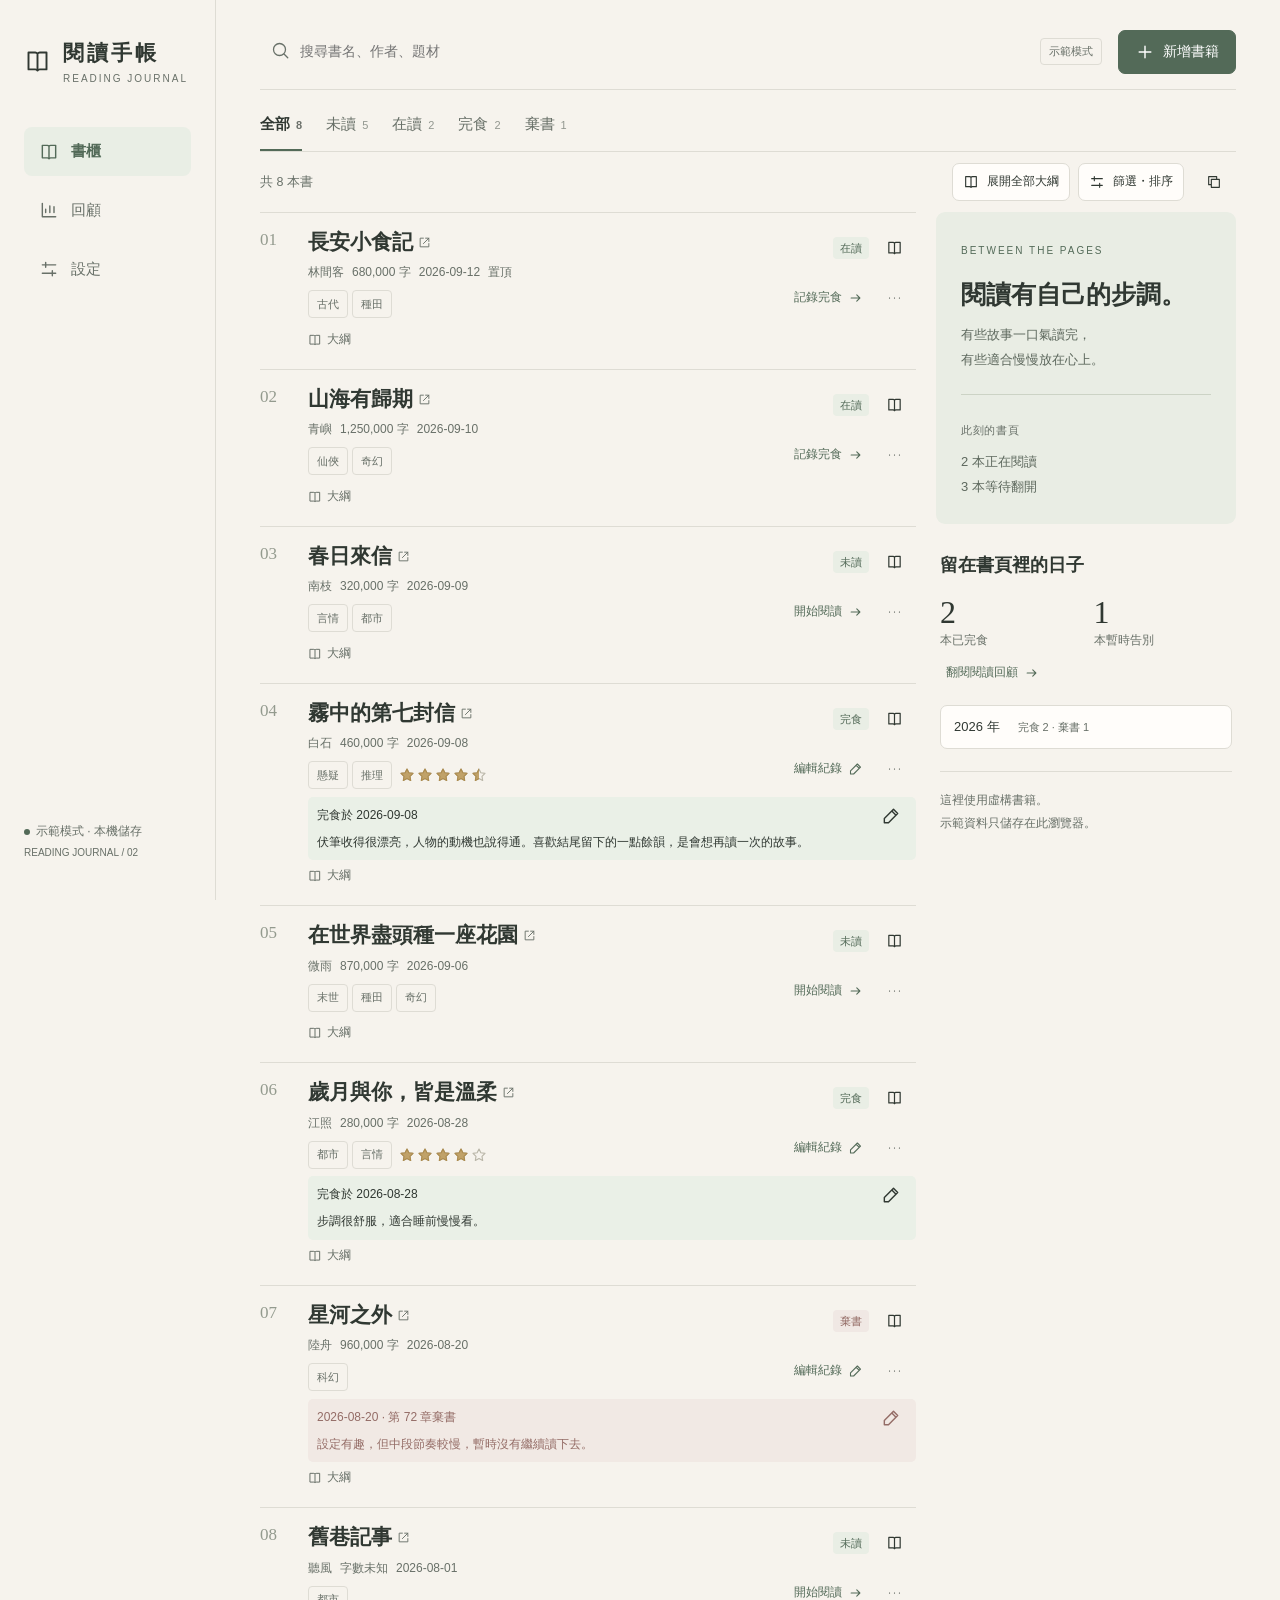
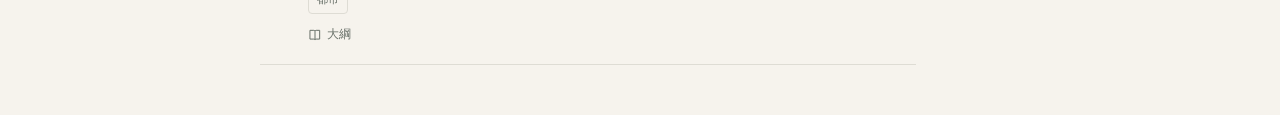
==== preview-mobile/index.html @ 0c1a25d3 "Open preview book searches in Android browser" ====
<!doctype html>
<html lang="zh-Hant">
  <head>
    <meta charset="utf-8" />
    <meta name="viewport" content="width=device-width,initial-scale=1" />
    <meta name="theme-color" content="#f6f3ed" />
    <meta name="apple-mobile-web-app-capable" content="yes" />
    <meta name="apple-mobile-web-app-title" content="閱讀手帳" />
    <link rel="apple-touch-icon" href="./icon.png" />
    <link rel="icon" href="./icon.png" />
    <link rel="manifest" href="./manifest.webmanifest" />
    <link rel="stylesheet" href="./src/styles.css?v=20260915-toolbar" />
    <title>閱讀手帳</title>
  </head>
  <body>
    <div id="app"></div>
    <div id="layer"></div>
    <div id="toast" role="status" aria-live="polite"></div>
    <noscript>請啟用 JavaScript 以使用閱讀手帳。</noscript>
    <script type="module" src="./src/app.js?v=20261006-external-browser"></script>
  </body>
</html>
---- preview-mobile/src/styles.css ----
:root {
  --paper: #f6f3ed;
  --surface: #fffdfa;
  --ink: #303832;
  --muted: #687068;
  --green: #536a58;
  --line: #dedcd4;
  --soft: #e9eee5;
  --rose: #946c66;
}
* {
  box-sizing: border-box;
}
body {
  margin: 0;
  background: var(--paper);
  color: var(--ink);
  font-family: "Noto Sans TC", "Microsoft JhengHei", sans-serif;
  font-size: 15px;
  line-height: 1.65;
}
button,
input,
textarea,
select {
  font: inherit;
  color: inherit;
}
button {
  cursor: pointer;
}
button,
a,
input,
select,
textarea {
  -webkit-tap-highlight-color: transparent;
}
button:focus-visible,
a:focus-visible {
  outline: 2px solid var(--green);
  outline-offset: 4px;
}
button {
  border: 0;
  background: none;
  min-height: 44px;
}
input,
textarea,
select {
  background: var(--surface);
  border: 1px solid var(--line);
  border-radius: 8px;
  padding: 11px 12px;
  width: 100%;
  min-width: 0;
}
input:focus,
textarea:focus,
select:focus {
  outline: 2px solid #a3b19e;
  outline-offset: 1px;
}
textarea {
  resize: vertical;
  min-height: 110px;
}
a {
  color: var(--green);
}
h1,
h2,
h3,
p {
  margin: 0;
}
h1,
h2,
h3,
.serif {
  font-family: "Noto Serif TC", "PMingLiU", serif;
}
h1 {
  font-size: 34px;
  letter-spacing: 0.07em;
  font-weight: 600;
}
h2 {
  font-size: 26px;
  line-height: 1.45;
}
h3 {
  font-size: 20px;
  line-height: 1.55;
}
svg {
  width: 20px;
  height: 20px;
  stroke: currentColor;
  stroke-width: 1.7;
  fill: none;
  stroke-linecap: round;
  stroke-linejoin: round;
  flex-shrink: 0;
}
.shell {
  max-width: 1600px;
  margin: auto;
  display: grid;
  grid-template-columns: 216px minmax(0, 1fr);
  min-height: 100vh;
}
.sidebar {
  border-right: 1px solid var(--line);
  padding: 36px 24px;
  position: sticky;
  top: 0;
  height: 100vh;
  display: flex;
  flex-direction: column;
  gap: 40px;
}
.brand {
  display: flex;
  gap: 12px;
  align-items: center;
}
.brand svg {
  width: 27px;
  height: 27px;
}
.brand strong {
  font-family: "PMingLiU", serif;
  font-size: 21px;
  letter-spacing: 3px;
}
.eyebrow {
  font-size: 10px;
  letter-spacing: 0.2em;
  color: var(--muted);
}
.nav {
  display: grid;
  gap: 10px;
}
.nav button {
  display: flex;
  align-items: center;
  gap: 12px;
  text-align: left;
  padding: 12px 15px;
  border-radius: 8px;
  color: var(--muted);
}
.nav button.active {
  background: var(--soft);
  color: var(--green);
  font-weight: 700;
}
.sidebar-foot {
  margin-top: auto;
  font-size: 12px;
  color: var(--muted);
  line-height: 1.8;
}
.dot {
  display: inline-block;
  width: 6px;
  height: 6px;
  border-radius: 50%;
  background: var(--green);
  margin-right: 6px;
}
.main {
  padding: 28px 44px 50px;
  min-width: 0;
}
.topbar {
  display: flex;
  align-items: center;
  gap: 16px;
  padding-bottom: 25px;
  border-bottom: 1px solid var(--line);
}
.mobile-brand {
  display: none;
}
.search {
  position: relative;
  max-width: 420px;
  flex: 1;
}
.search > svg {
  position: absolute;
  left: 12px;
  top: 13px;
  color: var(--muted);
  width: 18px;
}
.search input {
  padding-left: 39px;
  background: transparent;
  border-color: transparent;
  font-size: 14px;
}
.search input:focus {
  background: var(--surface);
}
.preview {
  font-size: 11px;
  color: var(--muted);
  border: 1px solid var(--line);
  border-radius: 4px;
  padding: 3px 8px;
  margin-left: auto;
  white-space: nowrap;
}
.btn {
  display: inline-flex;
  justify-content: center;
  align-items: center;
  gap: 8px;
  padding: 9px 16px;
  border-radius: 7px;
  border: 1px solid var(--line);
  background: var(--surface);
  text-decoration: none;
  min-height: 44px;
  font-size: 14px;
}
.primary {
  background: var(--green);
  color: white;
  border-color: var(--green);
}
.subtle {
  color: var(--muted);
}
.icon {
  width: 44px;
  padding: 10px;
  display: inline-flex;
  align-items: center;
  justify-content: center;
  flex-shrink: 0;
  border-radius: 7px;
}
.icon:hover,
.btn:hover {
  filter: brightness(0.96);
}
.intro {
  display: flex;
  justify-content: space-between;
  align-items: end;
  margin: 30px 0 25px;
}
.intro p {
  color: var(--muted);
  font-size: 13px;
  margin-top: 6px;
}
.edition {
  font-size: 12px;
  color: var(--muted);
  text-align: right;
  line-height: 1.8;
}
.tabs {
  display: flex;
  gap: 24px;
  border-bottom: 1px solid var(--line);
  overflow: auto;
  white-space: nowrap;
}
.tabs button {
  padding: 12px 0;
  color: var(--muted);
  border-bottom: 2px solid transparent;
}
.tabs button.active {
  color: var(--ink);
  border-color: var(--green);
  font-weight: 700;
}
.count {
  font-size: 11px;
  margin-left: 6px;
  opacity: 0.7;
}
.toolbar {
  display: flex;
  align-items: center;
  gap: 8px;
  padding: 16px 0;
}
.toolbar small {
  color: var(--muted);
  margin-right: auto;
}
.toolbar .btn {
  min-height: 38px;
  padding: 5px 10px;
  font-size: 12px;
}
.toolbar svg {
  width: 16px;
}
.chips {
  display: flex;
  gap: 7px;
  flex-wrap: wrap;
  margin-bottom: 12px;
}
.chip {
  font-size: 12px;
  border-radius: 5px;
  background: var(--soft);
  padding: 3px 9px;
  color: var(--green);
  display: inline-flex;
  align-items: center;
  gap: 6px;
  min-height: 32px;
}
.chip svg {
  width: 12px;
  height: 12px;
}
.workspace {
  display: grid;
  grid-template-columns: minmax(0, 1fr) 300px;
  gap: 28px;
}
.books {
  border-top: 1px solid var(--line);
}
.book {
  display: grid;
  grid-template-columns: 36px minmax(0, 1fr) auto;
  gap: 16px;
  align-items: start;
  padding: 23px 0;
  border-bottom: 1px solid var(--line);
}
.book-index {
  font:
    normal 17px Georgia,
    serif;
  color: #939a8e;
  padding-top: 4px;
}
.book-title {
  text-align: left;
  padding: 0;
  min-height: 0;
  display: block;
  font-family: "PMingLiU", serif;
  font-size: 21px;
  font-weight: 600;
  line-height: 1.55;
}
.book-title {
  color: var(--ink);
  text-decoration: none;
  overflow-wrap: anywhere;
}
.book-title svg {
  width: 13px;
  height: 13px;
  color: var(--muted);
  vertical-align: baseline;
}
.book-title:hover {
  color: var(--green);
}
.meta {
  font-size: 12px;
  color: var(--muted);
  display: flex;
  flex-wrap: wrap;
  gap: 6px 12px;
  margin: 7px 0 9px;
}
.meta-link {
  min-height: 28px;
  padding: 0;
  color: var(--muted);
  font-size: inherit;
}
.tags button.tag {
  min-height: 28px;
}
.meta-link:hover,
.tags button.tag:hover {
  color: var(--green);
  background: var(--soft);
}
.tags {
  display: flex;
  gap: 6px;
  flex-wrap: wrap;
}
.tag {
  font-size: 11px;
  color: var(--muted);
  border: 1px solid var(--line);
  border-radius: 4px;
  padding: 0 7px;
  line-height: 1.9;
}
.status {
  font-size: 11px;
  display: inline-flex;
  align-items: center;
  gap: 5px;
  color: var(--green);
  background: var(--soft);
  padding: 2px 7px;
  border-radius: 4px;
}
.status.dropped {
  color: var(--rose);
  background: #f0e8e4;
}
.book-side {
  display: flex;
  align-items: end;
  flex-direction: column;
  gap: 13px;
}
.book-action {
  display: flex;
  align-items: center;
  gap: 6px;
  font-size: 12px;
  color: var(--green);
  min-height: 44px;
}
.book-action svg {
  width: 15px;
}
.rating {
  font-size: 12px;
  color: #8a7150;
}
.rail {
  padding-top: 0;
}
.note {
  background: #e9ede4;
  padding: 25px;
  border-radius: 9px;
}
.note .eyebrow {
  color: var(--green);
}
.note h2 {
  font-size: 25px;
  margin: 15px 0 10px;
}
.note p {
  font-size: 13px;
  color: #5d685d;
  line-height: 1.9;
}
.note hr {
  border: 0;
  border-top: 1px solid #ccd3c5;
  margin: 22px 0;
}
.small-label {
  font-size: 11px;
  letter-spacing: 0.06em;
  color: var(--muted);
}
.rail-section {
  margin-top: 28px;
  padding: 0 4px;
}
.rail-section h3 {
  font-size: 18px;
  margin-bottom: 14px;
}
.mini-stats {
  display: grid;
  grid-template-columns: 1fr 1fr;
  gap: 15px;
}
.mini-stats strong {
  font:
    32px Georgia,
    serif;
}
.mini-stats span {
  display: block;
  font-size: 12px;
  color: var(--muted);
}
.rail-note {
  font-size: 12px;
  color: var(--muted);
  line-height: 1.9;
  border-top: 1px solid var(--line);
  padding-top: 17px;
  margin-top: 22px;
}
.bottom-nav {
  display: none;
}
.overlay {
  position: fixed;
  inset: 0;
  background: #27342b50;
  z-index: 10;
  display: flex;
  justify-content: flex-end;
  backdrop-filter: blur(2px);
}
.panel {
  background: var(--surface);
  width: min(520px, 100%);
  height: 100dvh;
  overflow: auto;
  box-shadow: -12px 0 70px #17261a14;
  padding: 0 30px 28px;
  overscroll-behavior: contain;
}
.panel-head {
  position: sticky;
  top: 0;
  background: var(--surface);
  z-index: 2;
  display: flex;
  align-items: center;
  justify-content: space-between;
  padding: 17px 0;
  border-bottom: 1px solid var(--line);
  margin-bottom: 28px;
}
.panel-head span {
  font-size: 13px;
  letter-spacing: 0.08em;
}
.detail-title {
  font-size: 30px;
  line-height: 1.55;
  margin: 14px 0 4px;
}
.detail-author {
  font-size: 14px;
  color: var(--muted);
  margin-bottom: 18px;
}
.detail-actions {
  display: flex;
  gap: 8px;
  margin: 24px 0;
}
.detail-grid {
  display: grid;
  grid-template-columns: 1fr 1fr;
  border-block: 1px solid var(--line);
  padding: 20px 0;
  margin: 25px 0;
  gap: 20px;
}
.detail-grid p {
  font-size: 14px;
  margin-top: 4px;
}
.section-title {
  font-family: inherit;
  font-size: 14px;
  font-weight: 700;
  margin-bottom: 12px;
}
.prose {
  font-size: 15px;
  line-height: 1.95;
  white-space: pre-wrap;
  overflow-wrap: anywhere;
}
.detail-section {
  margin: 26px 0;
}
.review {
  background: var(--paper);
  border-left: 2px solid #a2ad98;
  padding: 18px;
  margin-top: 12px;
}
.field {
  display: block;
  margin: 17px 0;
}
.field > span {
  display: block;
  font-size: 13px;
  margin-bottom: 7px;
}
.field small {
  font-size: 11px;
  color: var(--muted);
}
.form-grid {
  display: grid;
  grid-template-columns: 1fr 1fr;
  gap: 12px;
}
.form-grid .field {
  margin: 8px 0;
}
.form-footer {
  position: sticky;
  bottom: -28px;
  background: var(--surface);
  padding: 16px 0;
  border-top: 1px solid var(--line);
  display: flex;
  gap: 8px;
  margin-top: 26px;
  z-index: 2;
}
.form-footer .primary {
  flex: 1;
}
details {
  border-top: 1px solid var(--line);
  margin-top: 22px;
  padding-top: 15px;
}
summary {
  cursor: pointer;
  font-size: 14px;
  min-height: 44px;
}
.hint {
  font-size: 12px;
  color: var(--muted);
  line-height: 1.8;
}
.empty {
  padding: 65px 15px;
  text-align: center;
  color: var(--muted);
}
.empty h2 {
  font-size: 24px;
  color: var(--ink);
  margin: 12px 0;
}
.empty p {
  font-size: 13px;
  margin-bottom: 20px;
}
.toast {
  position: fixed;
  bottom: 25px;
  left: 50%;
  transform: translateX(-50%);
  background: var(--ink);
  color: white;
  padding: 12px 20px;
  border-radius: 8px;
  z-index: 50;
  font-size: 13px;
  max-width: 90%;
  box-shadow: 0 5px 25px #0002;
}
.review-stats {
  display: grid;
  grid-template-columns: repeat(3, 1fr);
  gap: 15px;
  margin: 25px 0;
}
.stat {
  border: 1px solid var(--line);
  border-radius: 8px;
  padding: 22px;
  background: var(--surface);
}
.stat strong {
  font:
    34px Georgia,
    serif;
  display: block;
  margin-top: 7px;
}
.settings-card {
  max-width: 640px;
  background: var(--surface);
  border: 1px solid var(--line);
  border-radius: 8px;
  padding: 25px;
  margin: 25px 0;
}
.settings-card p {
  font-size: 14px;
  color: var(--muted);
  margin: 10px 0 20px;
}
.menu-item {
  display: flex;
  gap: 12px;
  align-items: center;
  width: 100%;
  border-bottom: 1px solid var(--line);
  padding: 14px 5px;
  text-align: left;
}
.danger {
  color: var(--rose);
}
.filter-options {
  display: flex;
  flex-wrap: wrap;
  gap: 8px;
}
.filter-options button {
  border: 1px solid var(--line);
  padding: 7px 12px;
  border-radius: 6px;
}
.filter-options button.active {
  background: var(--soft);
  border-color: var(--green);
  color: var(--green);
}
.timeline-heading {
  font-size: 13px;
  margin: 28px 0 0;
  color: var(--muted);
}
@media (min-width: 1450px) {
  .main {
    padding-inline: 56px;
  }
  .workspace {
    grid-template-columns: minmax(0, 1fr) 320px;
    gap: 44px;
  }
}
@media (max-width: 1100px) {
  .shell {
    grid-template-columns: 176px minmax(0, 1fr);
  }
  .sidebar {
    padding: 28px 16px;
  }
  .main {
    padding: 22px 28px;
  }
  .workspace {
    grid-template-columns: 1fr;
  }
  .rail {
    display: none;
  }
  .brand strong {
    font-size: 18px;
  }
  .brand {
    gap: 8px;
  }
  .tabs {
    gap: 22px;
  }
}
@media (max-width: 650px) {
  body {
    font-size: 16px;
  }
  .shell {
    display: block;
  }
  .sidebar {
    display: none;
  }
  .main {
    padding: 0 20px 96px;
  }
  .topbar {
    padding: 12px 0;
    gap: 5px;
    position: sticky;
    top: 0;
    background: var(--paper);
    z-index: 3;
  }
  .mobile-brand {
    display: block;
    font-family: "PMingLiU", serif;
    font-size: 18px;
    font-weight: 700;
    white-space: nowrap;
    letter-spacing: 1px;
  }
  .topbar > .preview {
    display: none;
  }
  .search input {
    font-size: 13px;
    padding-right: 3px;
  }
  .search {
    max-width: none;
  }
  .topbar .add-label {
    display: none;
  }
  .topbar .btn {
    width: 40px;
    min-height: 44px;
    padding: 9px;
    flex-shrink: 0;
  }
  .intro {
    margin: 23px 0 19px;
  }
  .intro h1 {
    font-size: 29px;
  }
  .intro p {
    font-size: 12px;
    max-width: 220px;
  }
  .edition {
    font-size: 10px;
  }
  .tabs {
    justify-content: space-between;
    gap: 10px;
  }
  .tabs button {
    font-size: 13px;
    padding: 10px 0;
    min-height: 44px;
  }
  .count {
    font-size: 10px;
    margin-left: 4px;
  }
  .toolbar {
    padding: 12px 0;
  }
  .toolbar .btn {
    min-height: 44px;
  }
  .book {
    grid-template-columns: 23px minmax(0, 1fr) auto;
    gap: 9px;
    padding: 19px 0;
  }
  .book-index {
    font-size: 14px;
    padding-top: 5px;
  }
  .book-title {
    font-size: 19px;
  }
  .meta {
    font-size: 11px;
    gap: 3px 9px;
  }
  .book-side {
    gap: 12px;
  }
  .book-action {
    font-size: 11px;
    padding: 0;
  }
  .book-action svg {
    width: 13px;
  }
  .status {
    font-size: 10px;
    padding: 2px 5px;
  }
  .tag {
    font-size: 10px;
  }
  .bottom-nav {
    display: flex;
    position: fixed;
    bottom: 0;
    left: 0;
    right: 0;
    background: var(--surface);
    border-top: 1px solid var(--line);
    padding: 7px 20px calc(7px + env(safe-area-inset-bottom));
    z-index: 5;
    justify-content: space-around;
  }
  .bottom-nav button {
    display: flex;
    flex-direction: column;
    align-items: center;
    gap: 3px;
    width: 80px;
    color: var(--muted);
    font-size: 10px;
  }
  .bottom-nav button.active {
    color: var(--green);
    font-weight: 700;
  }
  .bottom-nav button.active svg {
    background: var(--soft);
    box-sizing: content-box;
    padding: 3px 17px;
    margin: -3px -17px;
    border-radius: 20px;
  }
  .panel {
    padding: 0 22px 28px;
  }
  .panel-head {
    padding: 12px 0;
    margin-bottom: 22px;
  }
  .detail-title {
    font-size: 28px;
  }
  .overlay.sheet {
    align-items: flex-end;
  }
  .sheet .panel {
    height: auto;
    max-height: 90dvh;
    border-radius: 16px 16px 0 0;
  }
  .review-stats {
    gap: 8px;
  }
  .stat {
    padding: 15px 10px;
  }
  .stat strong {
    font-size: 29px;
  }
  .small-label {
    font-size: 10px;
  }
  .toast {
    bottom: 85px;
    width: max-content;
    text-align: center;
  }
  .form-footer {
    padding-bottom: calc(16px + env(safe-area-inset-bottom));
  }
}
@media (prefers-reduced-motion: no-preference) {
  .panel {
    animation: enter 0.18s ease-out;
  }
  @keyframes enter {
    from {
      transform: translateX(20px);
      opacity: 0.6;
    }
    to {
      transform: none;
      opacity: 1;
    }
  }
}

/* Shared controls and accessible reading interactions */
.book-title {
  color: var(--ink);
  text-decoration: none;
  overflow-wrap: anywhere;
}
.book-title svg {
  height: 13px;
  width: 13px;
  vertical-align: baseline;
  color: var(--muted);
}
.book-body {
  min-width: 0;
}
.book-badges,
.row-actions {
  display: flex;
  align-items: center;
  gap: 3px;
}
.row-actions {
  flex-wrap: wrap;
  justify-content: flex-end;
}
.book-side {
  gap: 6px;
}
.book .icon {
  height: 44px;
  width: 44px;
  min-height: 44px;
}
.book-side .icon svg {
  width: 17px;
}
.meta {
  align-items: center;
  margin: 3px 0 7px;
}
.meta-link {
  padding: 0;
  min-height: 32px;
  font-size: inherit;
  color: var(--muted);
  text-align: left;
}
.tags button.tag {
  min-height: 32px;
  padding-inline: 8px;
}
.tags button:hover,
.meta-link:hover {
  color: var(--green);
  background: var(--soft);
}
.book-links {
  display: flex;
  align-items: start;
  gap: 6px;
  margin: 9px 0;
  font-size: 12px;
  white-space: pre-wrap;
  overflow-wrap: anywhere;
}
.book-links svg {
  width: 14px;
  height: 14px;
  margin-top: 3px;
}
.record-summary {
  display: flex;
  flex-wrap: wrap;
  align-items: center;
  gap: 0 8px;
  background: #eaf0e7;
  padding: 5px 10px;
  margin: 10px 0 0;
  font-size: 12px;
  border-radius: 5px;
}
.record-summary .icon {
  margin-left: auto;
  height: 32px;
  min-height: 32px;
  width: 32px;
  padding: 7px;
}
.record-summary p {
  width: 100%;
  white-space: pre-wrap;
  overflow-wrap: anywhere;
  line-height: 1.9;
  margin: 0 0 8px;
}
.record-summary.dropped {
  background: #f1e9e4;
  color: var(--rose);
}
.synopsis-toggle {
  display: flex;
  align-items: center;
  gap: 5px;
  padding: 3px 0;
  font-size: 12px;
  color: var(--muted);
  min-height: 36px;
}
.synopsis-toggle svg {
  width: 14px;
}
.synopsis-text {
  max-height: 240px;
  overflow: auto;
  font-size: 14px;
  padding: 12px;
  background: var(--surface);
  border-left: 2px solid var(--line);
}
.year-cards {
  display: flex;
  flex-wrap: wrap;
  gap: 8px;
  margin: 18px 0;
}
.year-card {
  display: flex;
  gap: 18px;
  align-items: center;
  padding: 10px 13px;
  border: 1px solid var(--line);
  border-radius: 7px;
  background: var(--surface);
  font-size: 13px;
}
.year-card span + span {
  font-size: 11px;
  color: var(--muted);
}
.year-card.active {
  border-color: var(--green);
  background: var(--soft);
}
.rail .year-cards {
  display: grid;
}
.section-heading {
  display: flex;
  align-items: center;
  justify-content: space-between;
}
.section-heading h2 {
  margin: 0;
}
.detail-actions {
  flex-wrap: wrap;
}
.detail-title {
  display: block;
  margin: 14px 0 4px;
}
.detail-author {
  font-size: 14px;
  display: block;
}
.category-options {
  display: flex;
  gap: 9px;
  flex-wrap: wrap;
  margin: 20px 0;
}
.category-item {
  display: flex;
  border: 1px solid var(--line);
  border-radius: 7px;
  overflow: hidden;
}
.category-item .btn {
  border: 0;
  border-radius: 0;
}
.category-item .selected {
  background: var(--green);
  color: white;
}
.category-item .icon {
  width: 36px;
  border-left: 1px solid var(--line);
}
.rating-stars {
  display: flex;
  gap: 3px;
}
.rating-stars button {
  position: relative;
  width: 44px;
  height: 44px;
  padding: 0;
  display: flex;
  align-items: center;
  justify-content: center;
}
.rating-stars svg {
  width: 36px;
  height: 36px;
}
.star-base {
  color: #b5b9af;
}
.star-fill {
  position: absolute;
  left: 0;
  top: 0;
  bottom: 0;
  overflow: hidden;
  color: #a98c51;
  pointer-events: none;
  display: flex;
  align-items: center;
  padding-left: 4px;
}
.star-fill svg {
  fill: #c3a86c;
  flex-shrink: 0;
}
.rating-stars .star-base {
  display: flex;
}
.search > .icon {
  position: absolute;
  right: 0;
  top: 0;
}
.search:has(.icon) input {
  padding-right: 42px;
}
.login-wrap {
  min-height: 100dvh;
  display: grid;
  place-items: center;
  padding: 32px 20px;
}
.login-card {
  width: 100%;
  max-width: 410px;
  padding: 38px;
  background: var(--surface);
  border: 1px solid var(--line);
  border-radius: 12px;
}
.login-card > .eyebrow {
  display: block;
  margin: 35px 0 15px;
}
.login-card h1 {
  font-size: 36px;
  line-height: 1.7;
  margin-bottom: 8px;
}
.login-actions {
  display: grid;
  gap: 10px;
  margin-top: 28px;
}
.login-note {
  border-top: 1px solid var(--line);
  padding-top: 20px;
  margin-top: 26px;
}
.full {
  width: 100%;
}
.error-banner {
  border: 1px solid #d8b3aa;
  background: #f3e9e5;
  padding: 10px 14px;
  color: #784f47;
  border-radius: 6px;
  font-size: 13px;
  margin: 15px 0;
}
.error-banner .btn {
  margin-left: 8px;
}
button:disabled,
input:disabled,
textarea:disabled,
select:disabled {
  opacity: 0.55;
  cursor: wait;
}
.panel textarea {
  min-height: 130px;
  max-height: 320px;
  overflow: auto;
}
.panel .tags {
  margin-bottom: 9px;
}
.panel .menu-item {
  text-decoration: none;
}
.login-card form .btn {
  margin-top: 10px;
}
@media (max-width: 650px) {
  .tabs {
    gap: 9px;
  }
  .tabs button {
    font-size: 12px;
  }
  .tabs .count {
    font-size: 10px;
    margin-left: 3px;
  }
  .book {
    grid-template-columns: 20px minmax(0, 1fr) 76px;
    gap: 7px;
  }
  .book-side .book-action {
    font-size: 11px;
  }
  .row-actions > .icon {
    width: 32px;
  }
  .row-actions {
    gap: 0;
  }
  .book-badges .icon {
    width: 36px;
  }
  .book-badges {
    gap: 1px;
  }
  .book-title {
    font-size: 19px;
  }
  .book-index {
    font-size: 13px;
  }
  .book-links {
    font-size: 11px;
  }
  .meta {
    font-size: 11px;
  }
  .tags button.tag {
    font-size: 11px;
    min-height: 32px;
  }
  .record-summary {
    font-size: 11px;
    padding: 5px 7px;
  }
  .book .record-summary .icon {
    min-height: 32px;
    width: 28px;
  }
  .intro p {
    font-size: 12px;
  }
  .form-grid {
    gap: 8px;
  }
  .login-card {
    padding: 28px;
  }
  .book-badges .status {
    padding: 2px 4px;
  }
  .panel {
    padding-inline: 20px;
  }
  .detail-actions .btn {
    font-size: 13px;
    padding-inline: 12px;
  }
  .preview {
    display: none;
  }
}

/* Compact reading layout, full-width notes and star ratings. */
*,
*::before,
*::after {
  font-style: normal !important;
}
.topbar {
  padding-bottom: 14px;
}
.tabs {
  margin-top: 10px;
}
.toolbar {
  padding: 8px 0;
}
.workspace {
  gap: 20px;
}
.book {
  padding: 13px 0;
  column-gap: 12px;
  row-gap: 4px;
}
.book-body {
  grid-column: 2;
  grid-row: 1;
}
.book-side {
  grid-column: 3;
  grid-row: 1;
}
.book-notes {
  grid-column: 2/-1;
  min-width: 0;
}
.book-notes:empty {
  display: none;
}
.book-notes .record-summary {
  margin-top: 2px;
}
.book-notes .book-links {
  margin: 3px 0;
}
.book-notes .synopsis-toggle {
  min-height: 32px;
  padding: 0;
}
.book-notes .synopsis-text {
  padding: 9px 10px;
  width: 100%;
}
.record-summary {
  padding: 3px 9px;
}
.record-summary p {
  margin-bottom: 5px;
  line-height: 1.7;
}
.meta {
  margin: 1px 0 3px;
  gap: 2px 8px;
}
.meta-link {
  min-height: 28px;
}
.tags {
  gap: 4px;
}
.tags button.tag {
  min-height: 28px;
}
.field {
  margin: 11px 0;
}
.field > span {
  margin-bottom: 4px;
}
.form-grid {
  gap: 8px;
}
.form-footer {
  margin-top: 16px;
  padding-top: 10px;
}
.detail-grid {
  padding: 13px 0;
  margin: 16px 0;
  gap: 12px;
}
.detail-section {
  margin: 18px 0;
}
.detail-actions {
  margin: 16px 0;
}
.panel-head {
  margin-bottom: 18px;
}
.timeline-heading {
  margin-top: 18px;
}
.year-cards {
  margin: 10px 0;
  gap: 6px;
}
.rating-display {
  display: inline-flex;
  align-items: center;
  gap: 2px;
  vertical-align: middle;
  margin: 3px 0 3px 3px;
  flex-shrink: 0;
}
.display-star {
  position: relative;
  display: block;
  width: 16px;
  height: 16px;
  color: #b9b6a8;
}
.display-star > svg,
.display-star-fill > svg {
  width: 16px;
  height: 16px;
  display: block;
}
.display-star-fill {
  position: absolute;
  left: 0;
  top: 0;
  height: 16px;
  overflow: hidden;
  color: #ad8c4e;
}
.display-star-fill svg {
  fill: #c0a269;
  max-width: none;
}
.reading-summary {
  display: grid;
  grid-template-columns: repeat(3, minmax(0, 1fr));
  margin: 16px 0 20px;
  padding: 16px 0;
  background: var(--surface);
  border-block: 1px solid var(--line);
}
.summary-item {
  display: grid;
  grid-template-columns: 24px auto;
  column-gap: 8px;
  row-gap: 4px;
  padding: 0 20px;
  align-items: center;
}
.summary-item + .summary-item {
  border-left: 1px solid var(--line);
}
.summary-icon {
  grid-column: 1;
  grid-row: 1;
  color: var(--green);
  display: flex;
}
.summary-icon svg {
  width: 18px;
  height: 18px;
}
.summary-label {
  grid-column: 2;
  grid-row: 1;
  font-size: 12px;
  color: var(--muted);
  white-space: nowrap;
}
.summary-item strong {
  grid-column: 2;
  grid-row: 2;
  font-size: 27px;
  font-weight: 500;
  line-height: 1.2;
  font-variant-numeric: tabular-nums;
}
.summary-item small {
  font-size: 11px;
  color: var(--muted);
  margin-left: 6px;
  font-weight: 400;
}
@media (max-width: 650px) {
  .main {
    padding-inline: 14px;
  }
  .topbar {
    padding: 9px 0;
  }
  .tabs {
    margin-top: 5px;
  }
  .toolbar {
    padding: 5px 0;
    gap: 4px;
  }
  .toolbar small {
    flex: 0 0 auto;
    white-space: nowrap;
    font-size: 12px;
  }
  .toolbar .btn {
    flex: 0 0 auto;
    gap: 4px;
    padding-inline: 6px;
    font-size: 11px;
    white-space: nowrap;
  }
  .toolbar .btn svg {
    width: 14px;
  }
  .toolbar .icon {
    width: 38px;
    padding-inline: 8px;
  }
  .book {
    padding: 10px 0;
    grid-template-columns: 17px minmax(0, 1fr) 74px;
    column-gap: 6px;
    row-gap: 2px;
  }
  .book-index {
    padding-top: 3px;
  }
  .book-title {
    font-size: 18px;
  }
  .book-side {
    gap: 0;
  }
  .book-notes {
    grid-column: 2/-1;
  }
  .book .record-summary {
    padding: 2px 8px;
  }
  .book .record-summary p {
    font-size: 13px;
    line-height: 1.7;
  }
  .book-notes .synopsis-text {
    font-size: 14px;
  }
  .reading-summary {
    margin: 12px 0 16px;
    padding: 12px 0;
  }
  .summary-item {
    grid-template-columns: 1fr;
    gap: 3px;
    padding: 0 10px;
    text-align: center;
  }
  .summary-icon {
    display: none;
  }
  .summary-label {
    grid-column: 1;
    grid-row: 1;
    font-size: 11px;
  }
  .summary-item strong {
    grid-column: 1;
    grid-row: 2;
    font-size: 25px;
  }
  .summary-item small {
    font-size: 10px;
  }
  .panel .field {
    margin: 10px 0;
  }
  .panel-head {
    margin-bottom: 14px;
  }
  .panel {
    padding-inline: 16px;
  }
  .detail-title {
    margin-top: 10px;
  }
  .year-card {
    padding: 7px 10px;
  }
  .section-title {
    margin-bottom: 8px;
  }
}

@media (max-width: 650px) {
  .row-actions {
    flex-wrap: nowrap;
    gap: 0;
  }
  .row-actions .book-action {
    gap: 0;
  }
  .row-actions .book-action svg {
    display: none;
  }
  .book .row-actions > .icon {
    width: 28px;
    padding: 5px;
  }
}
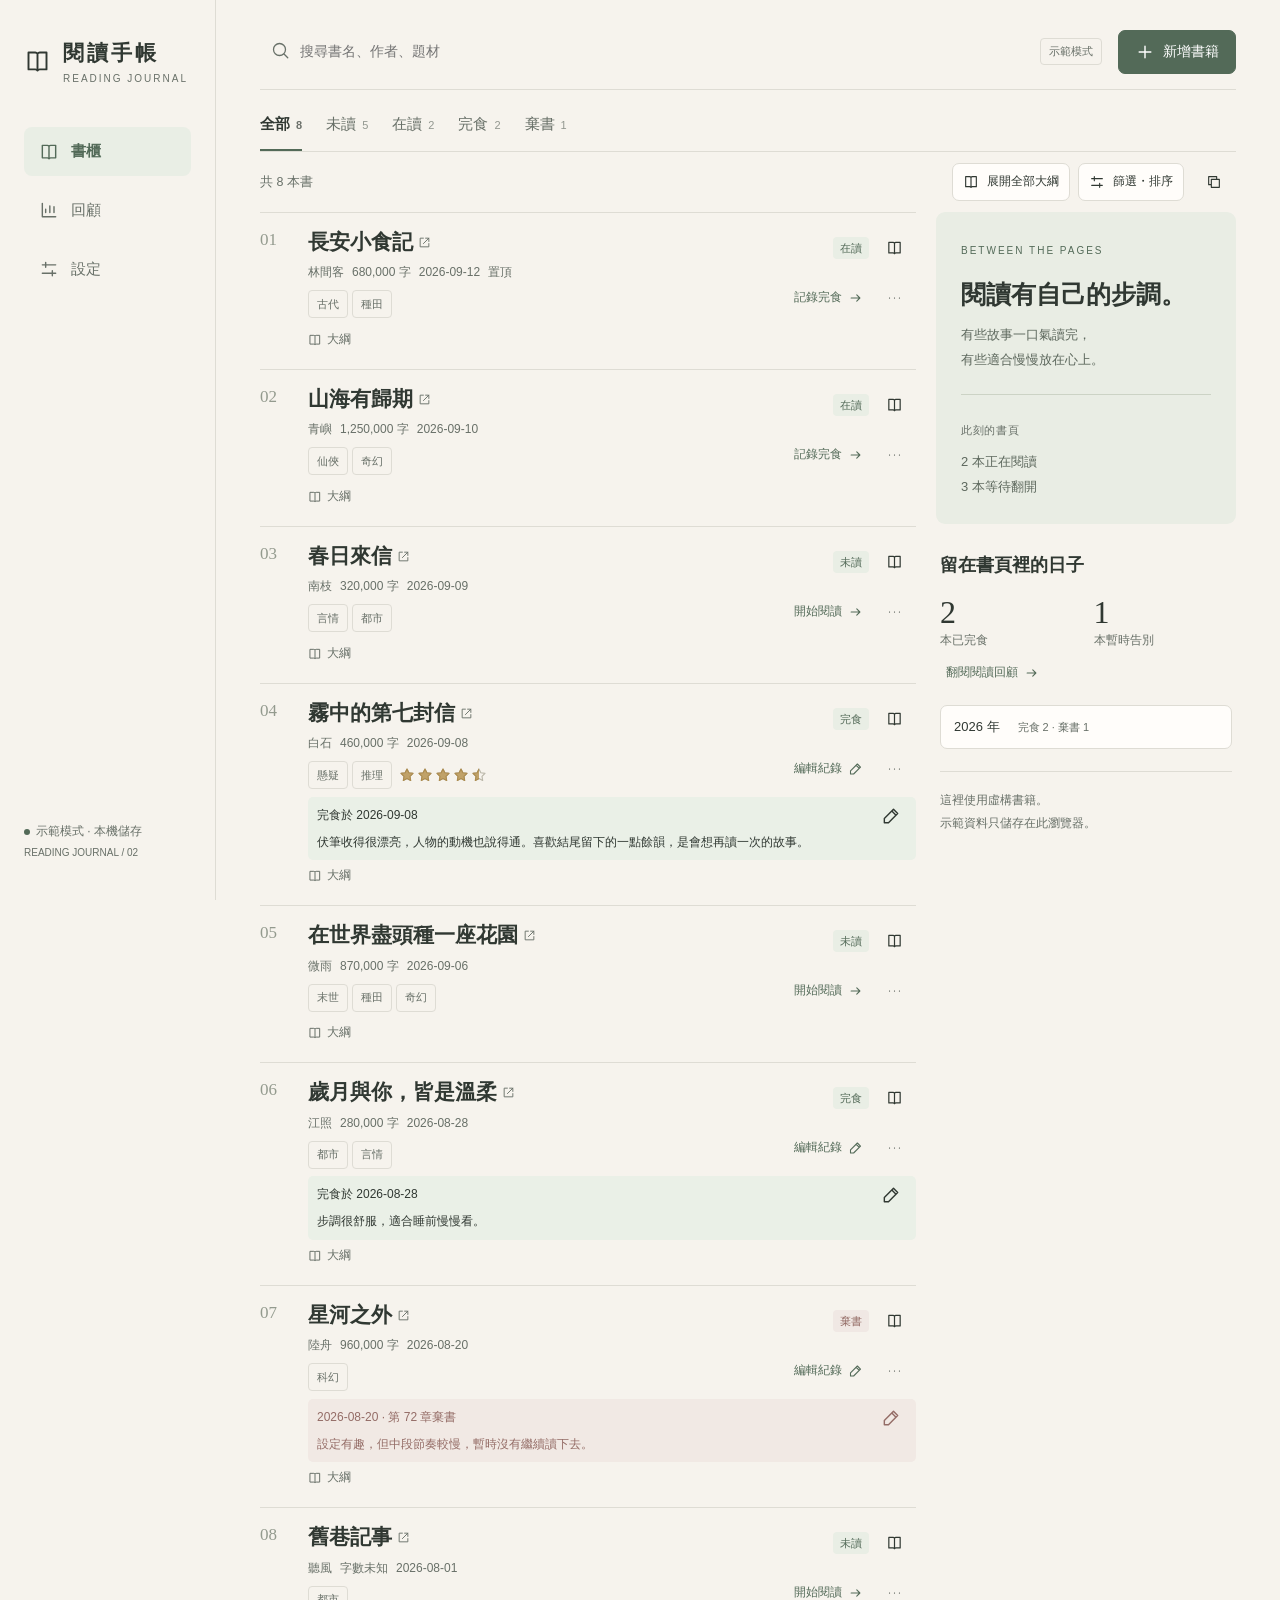
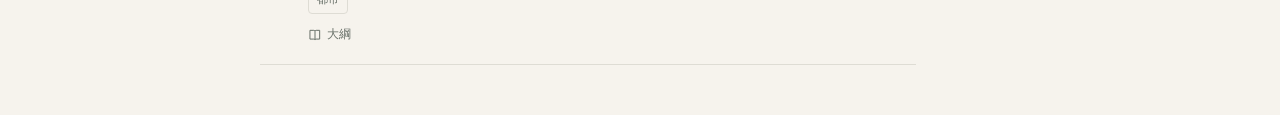
==== commit 63f90626: "Open external links directly in Chrome without chooser" ====
--- a/preview-mobile/index.html
+++ b/preview-mobile/index.html
@@ -17,6 +17,6 @@
     <div id="layer"></div>
     <div id="toast" role="status" aria-live="polite"></div>
     <noscript>請啟用 JavaScript 以使用閱讀手帳。</noscript>
-    <script type="module" src="./src/app.js?v=20261006-external-browser"></script>
+    <script type="module" src="./src/app.js?v=20261006-direct-chrome-v3"></script>
   </body>
 </html>
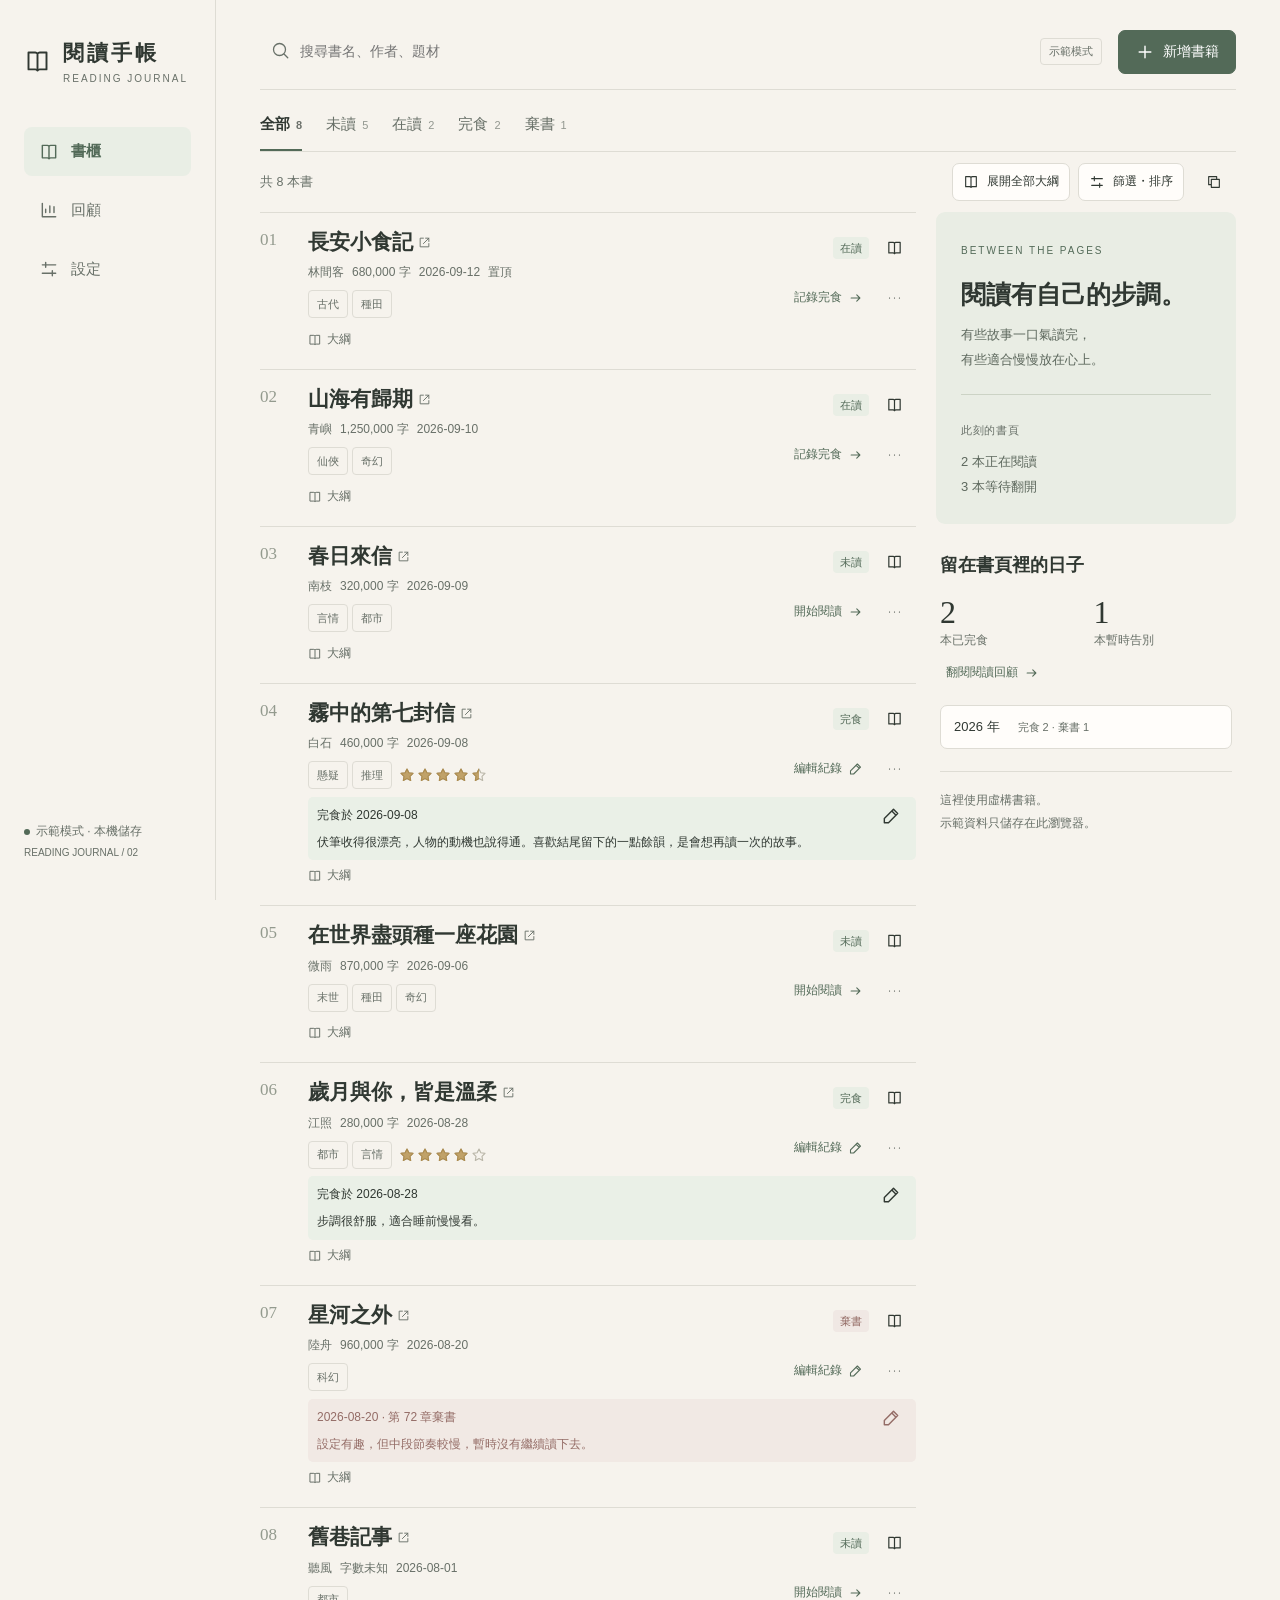
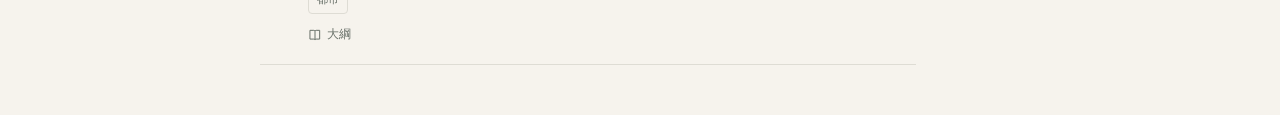
==== commit c9bc0d5c: "Use standard Chrome browser intents in mobile preview" ====
--- a/preview-mobile/index.html
+++ b/preview-mobile/index.html
@@ -17,6 +17,6 @@
     <div id="layer"></div>
     <div id="toast" role="status" aria-live="polite"></div>
     <noscript>請啟用 JavaScript 以使用閱讀手帳。</noscript>
-    <script type="module" src="./src/app.js?v=20261006-direct-chrome-v3"></script>
+    <script type="module" src="./src/app.js?v=20261006-browser-v8"></script>
   </body>
 </html>
